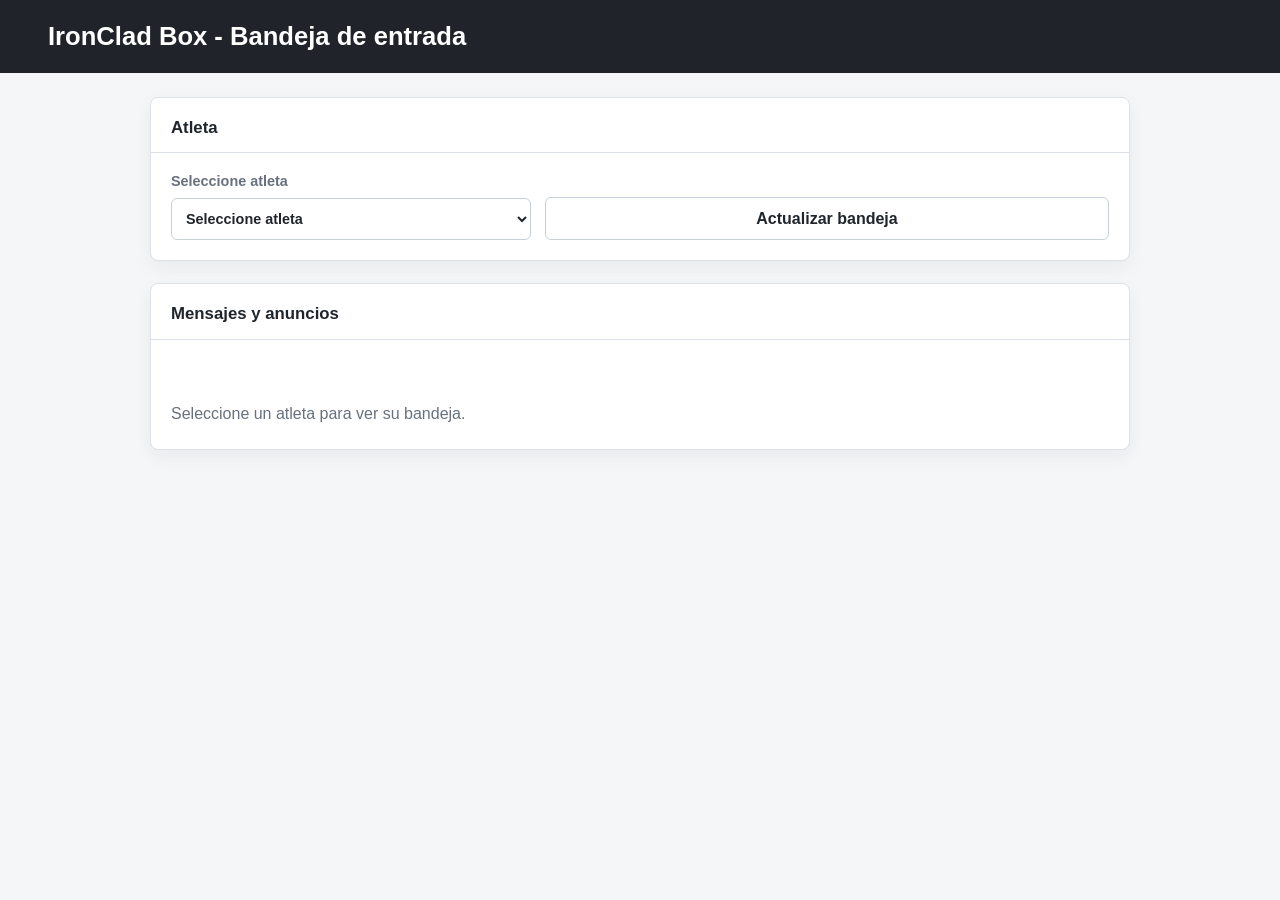
==== 3.Codigo/IRONBOX V1.0.0/views/bandeja_atleta.html @ ac446d36 "Arreglos y versionamiento" ====
<!doctype html>
<html lang="es">
<head>
    <meta charset="utf-8">
    <meta name="viewport" content="width=device-width, initial-scale=1">
    <title>IronClad Box | Bandeja de entrada</title>
    <style>
        :root {
            --bg: #f4f6f8;
            --panel: #ffffff;
            --ink: #1f252c;
            --muted: #68717d;
            --line: #dce2e8;
            --brand: #b8232f;
            --focus: #1f6feb;
            --danger: #b42318;
        }

        * {
            box-sizing: border-box;
        }

        body {
            margin: 0;
            background: var(--bg);
            color: var(--ink);
            font-family: Arial, Helvetica, sans-serif;
            line-height: 1.45;
        }

        header {
            background: #20242a;
            color: #fff;
            padding: 18px clamp(16px, 4vw, 48px);
        }

        header h1 {
            margin: 0;
            font-size: clamp(1.35rem, 2vw, 2rem);
            letter-spacing: 0;
        }

        main {
            width: min(980px, calc(100% - 32px));
            margin: 24px auto 42px;
            display: grid;
            gap: 22px;
        }

        .panel {
            min-width: 0;
            background: var(--panel);
            border: 1px solid var(--line);
            border-radius: 8px;
            box-shadow: 0 6px 18px rgba(31, 35, 40, 0.06);
        }

        .panel-header {
            padding: 18px 20px 12px;
            border-bottom: 1px solid var(--line);
        }

        .panel-header h2 {
            margin: 0;
            font-size: 1.05rem;
            letter-spacing: 0;
        }

        .toolbar {
            padding: 18px 20px 20px;
            display: grid;
            grid-template-columns: minmax(220px, 360px) auto;
            gap: 14px;
            align-items: end;
        }

        label {
            display: grid;
            gap: 6px;
            color: var(--muted);
            font-size: 0.9rem;
            font-weight: 700;
        }

        select {
            width: 100%;
            min-height: 42px;
            border: 1px solid #c8d0da;
            border-radius: 6px;
            padding: 9px 10px;
            color: var(--ink);
            background: #fff;
            font: inherit;
        }

        select:focus,
        button:focus {
            outline: 3px solid rgba(31, 111, 235, 0.22);
            outline-offset: 1px;
            border-color: var(--focus);
        }

        button {
            min-height: 40px;
            border: 1px solid #c8d0da;
            border-radius: 6px;
            padding: 9px 14px;
            background: #fff;
            color: var(--ink);
            cursor: pointer;
            font: inherit;
            font-weight: 700;
        }

        .message-list {
            display: grid;
            gap: 12px;
            padding: 18px 20px 20px;
        }

        .message {
            border: 1px solid var(--line);
            border-radius: 8px;
            padding: 14px;
            background: #fafbfc;
        }

        .message-meta {
            display: flex;
            gap: 10px;
            align-items: center;
            justify-content: space-between;
            flex-wrap: wrap;
            color: var(--muted);
            font-size: 0.86rem;
            font-weight: 700;
        }

        .message p {
            margin: 10px 0 0;
        }

        .tag {
            display: inline-flex;
            align-items: center;
            min-height: 28px;
            border-radius: 999px;
            padding: 4px 10px;
            background: #eef2f6;
            color: #38414c;
            font-size: 0.86rem;
            font-weight: 700;
            white-space: nowrap;
        }

        .empty {
            padding: 24px 20px;
            color: var(--muted);
        }

        .status {
            display: none;
            margin: 0 20px 18px;
            padding: 11px 12px;
            border-radius: 6px;
            font-weight: 700;
        }

        .status.show {
            display: block;
        }

        .status.error {
            color: var(--danger);
            background: #fff0ef;
            border: 1px solid #f0b8b4;
        }

        @media (max-width: 620px) {
            main {
                width: min(100% - 20px, 980px);
                margin-top: 14px;
            }

            .toolbar {
                grid-template-columns: 1fr;
            }
        }
    </style>
</head>
<body>
    <header>
        <h1>IronClad Box - Bandeja de entrada</h1>
    </header>

    <main>
        <section class="panel" aria-labelledby="selector-title">
            <div class="panel-header">
                <h2 id="selector-title">Atleta</h2>
            </div>
            <div class="toolbar">
                <label for="idAtleta">
                    Seleccione atleta
                    <select id="idAtleta">
                        <option value="">Seleccione atleta</option>
                    </select>
                </label>
                <button type="button" id="refreshButton">Actualizar bandeja</button>
            </div>
            <p class="status" id="statusMessage" role="status" aria-live="polite"></p>
        </section>

        <section class="panel" aria-labelledby="inbox-title">
            <div class="panel-header">
                <h2 id="inbox-title">Mensajes y anuncios</h2>
            </div>

            <div class="message-list" id="mensajesBody"></div>
            <div class="empty" id="emptyState">Seleccione un atleta para ver su bandeja.</div>
        </section>
    </main>

    <script src="../assets/js/bandeja_atleta.js"></script>
</body>
</html>
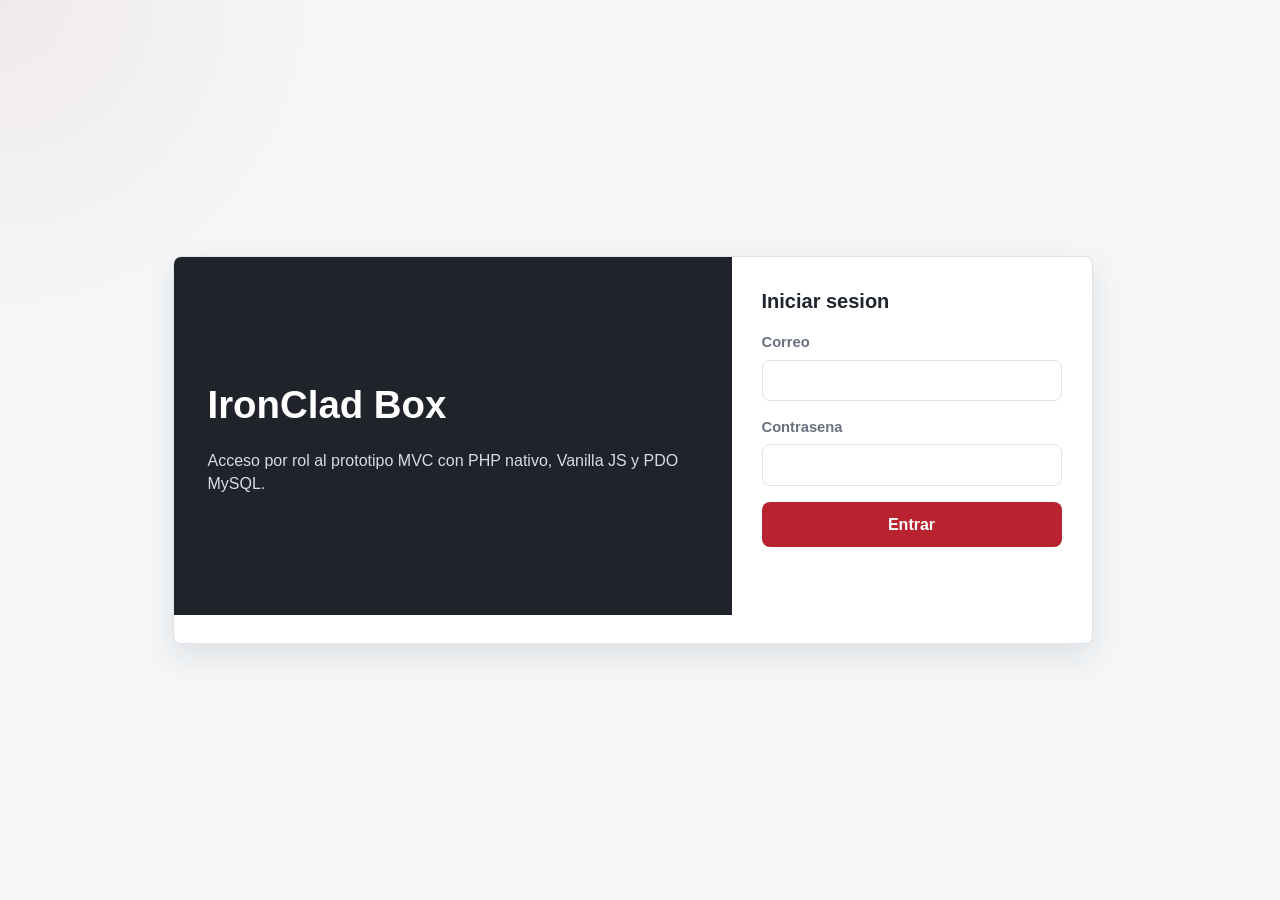
==== commit d188fbdb: "Prepara IronClad Box para MySQL y despliegue" ====
--- a/3.Codigo/IRONBOX V1.0.0/views/bandeja_atleta.html
+++ b/3.Codigo/IRONBOX V1.0.0/views/bandeja_atleta.html
@@ -4,6 +4,7 @@
     <meta charset="utf-8">
     <meta name="viewport" content="width=device-width, initial-scale=1">
     <title>IronClad Box | Bandeja de entrada</title>
+    <link rel="stylesheet" href="../assets/css/nav.css">
     <style>
         :root {
             --bg: #f4f6f8;
@@ -187,6 +188,7 @@
             }
         }
     </style>
+    <link rel="stylesheet" href="../assets/css/app.css">
 </head>
 <body>
     <header>
@@ -219,6 +221,7 @@
             <div class="empty" id="emptyState">Seleccione un atleta para ver su bandeja.</div>
         </section>
     </main>
+    <script src="../assets/js/nav.js"></script>
 
     <script src="../assets/js/bandeja_atleta.js"></script>
 </body>
--- a/3.Codigo/IRONBOX V1.0.0/assets/css/nav.css
+++ b/3.Codigo/IRONBOX V1.0.0/assets/css/nav.css
@@ -0,0 +1,129 @@
+.app-nav {
+    position: sticky;
+    top: 0;
+    z-index: 20;
+    background: #15191f;
+    color: #fff;
+    border-bottom: 1px solid rgba(255, 255, 255, 0.12);
+    box-shadow: 0 6px 18px rgba(15, 20, 25, 0.18);
+}
+
+[data-roles][hidden],
+body:not([data-rol]) [data-roles] {
+    display: none !important;
+}
+
+.app-nav-inner {
+    width: min(1180px, calc(100% - 32px));
+    margin: 0 auto;
+    padding: 10px 0;
+    display: flex;
+    align-items: center;
+    justify-content: space-between;
+    gap: 18px;
+}
+
+.app-nav-brand {
+    display: inline-flex;
+    align-items: center;
+    gap: 10px;
+    color: #fff;
+    text-decoration: none;
+    font-weight: 700;
+    white-space: nowrap;
+}
+
+.app-nav-mark {
+    width: 30px;
+    height: 30px;
+    border-radius: 8px;
+    display: inline-grid;
+    place-items: center;
+    background: #b8232f;
+    color: #fff;
+    font-size: 0.82rem;
+    line-height: 1;
+}
+
+.app-nav-groups {
+    display: flex;
+    align-items: stretch;
+    justify-content: flex-end;
+    gap: 12px;
+    flex-wrap: wrap;
+}
+
+.app-nav-group {
+    display: flex;
+    align-items: center;
+    gap: 6px;
+    flex-wrap: wrap;
+}
+
+.app-nav-role {
+    color: #aeb7c2;
+    font-size: 0.76rem;
+    font-weight: 700;
+    text-transform: uppercase;
+    letter-spacing: 0.04em;
+    margin-right: 2px;
+}
+
+.app-nav-link {
+    appearance: none;
+    font-family: inherit;
+    color: #f5f7fa;
+    text-decoration: none;
+    background: transparent;
+    font-size: 0.9rem;
+    border: 1px solid transparent;
+    border-radius: 8px;
+    padding: 7px 9px;
+    line-height: 1.15;
+    cursor: pointer;
+}
+
+.app-nav-link:hover,
+.app-nav-link:focus {
+    border-color: rgba(255, 255, 255, 0.28);
+    background: rgba(255, 255, 255, 0.08);
+    outline: none;
+}
+
+.app-nav-link.is-active {
+    background: #fff;
+    color: #20242a;
+    border-color: #fff;
+}
+
+@media (max-width: 860px) {
+    .app-nav-inner {
+        align-items: flex-start;
+        flex-direction: column;
+        gap: 10px;
+    }
+
+    .app-nav-groups {
+        width: 100%;
+        justify-content: flex-start;
+    }
+
+    .app-nav-group {
+        width: 100%;
+    }
+
+    .app-nav-role {
+        width: 86px;
+    }
+}
+
+@media (max-width: 520px) {
+    .app-nav-inner {
+        width: min(100% - 24px, 1180px);
+    }
+
+    .app-nav-link {
+        padding: 7px 8px;
+        font-size: 0.84rem;
+    }
+}
--- a/3.Codigo/IRONBOX V1.0.0/assets/css/app.css
+++ b/3.Codigo/IRONBOX V1.0.0/assets/css/app.css
@@ -0,0 +1,165 @@
+html {
+    scrollbar-gutter: stable;
+}
+
+body {
+    background:
+        radial-gradient(circle at top left, rgba(184, 35, 47, 0.06), transparent 320px),
+        var(--bg, #f4f6f8) !important;
+    text-rendering: optimizeLegibility;
+}
+
+header {
+    box-shadow: 0 10px 24px rgba(18, 24, 31, 0.12);
+}
+
+main {
+    padding-bottom: 28px;
+}
+
+.panel {
+    overflow: hidden;
+    border-color: rgba(155, 168, 182, 0.38) !important;
+    box-shadow: 0 10px 26px rgba(31, 37, 44, 0.07) !important;
+}
+
+.panel-header {
+    background: linear-gradient(180deg, #ffffff 0%, #fbfcfd 100%);
+}
+
+.panel-header h2 {
+    color: var(--ink, #1f252c);
+}
+
+input,
+select,
+textarea {
+    min-height: 40px;
+    border: 1px solid var(--line, #dce2e8);
+    border-radius: 8px;
+    background: #fff;
+    color: var(--ink, #1f252c);
+    transition: border-color 0.16s ease, box-shadow 0.16s ease, background-color 0.16s ease;
+}
+
+textarea {
+    min-height: 96px;
+    resize: vertical;
+}
+
+input:focus,
+select:focus,
+textarea:focus {
+    border-color: var(--focus, #1f6feb) !important;
+    box-shadow: 0 0 0 3px rgba(31, 111, 235, 0.14);
+    outline: none;
+}
+
+button,
+.primary,
+.secondary,
+.danger,
+.module-link {
+    transition: transform 0.14s ease, border-color 0.16s ease, background-color 0.16s ease, color 0.16s ease, box-shadow 0.16s ease;
+}
+
+button:hover,
+.primary:hover,
+.secondary:hover,
+.danger:hover,
+.module-link:hover {
+    transform: translateY(-1px);
+}
+
+button:active,
+.primary:active,
+.secondary:active,
+.danger:active,
+.module-link:active {
+    transform: translateY(0);
+}
+
+.primary {
+    box-shadow: 0 8px 16px rgba(184, 35, 47, 0.18);
+}
+
+.secondary {
+    background: #fff !important;
+}
+
+.status:not(:empty),
+.empty {
+    border-radius: 8px;
+}
+
+.table-wrap {
+    border-radius: 8px;
+    border: 1px solid var(--line, #dce2e8);
+    overflow: auto;
+}
+
+table {
+    width: 100%;
+    border-collapse: collapse;
+}
+
+th {
+    background: #f8fafc;
+    color: var(--ink, #1f252c);
+    font-size: 0.82rem;
+    text-transform: uppercase;
+    letter-spacing: 0.03em;
+}
+
+td,
+th {
+    vertical-align: top;
+}
+
+tbody tr:hover {
+    background: #fbfcfd;
+}
+
+.chart-wrap,
+.metrics,
+.athlete-box,
+.summary,
+.message-list {
+    border-radius: 8px;
+}
+
+.tag,
+.badge {
+    border-radius: 999px;
+    font-weight: 700;
+}
+
+@media (max-width: 720px) {
+    header {
+        padding-left: 18px !important;
+        padding-right: 18px !important;
+    }
+
+    main {
+        width: min(100% - 24px, 1180px) !important;
+        margin-top: 18px !important;
+    }
+
+    .panel-header {
+        padding: 16px !important;
+    }
+
+    .actions {
+        align-items: stretch !important;
+        flex-direction: column !important;
+    }
+
+    .actions button,
+    .actions a,
+    .primary,
+    .secondary,
+    .danger {
+        width: 100%;
+        justify-content: center;
+    }
+}
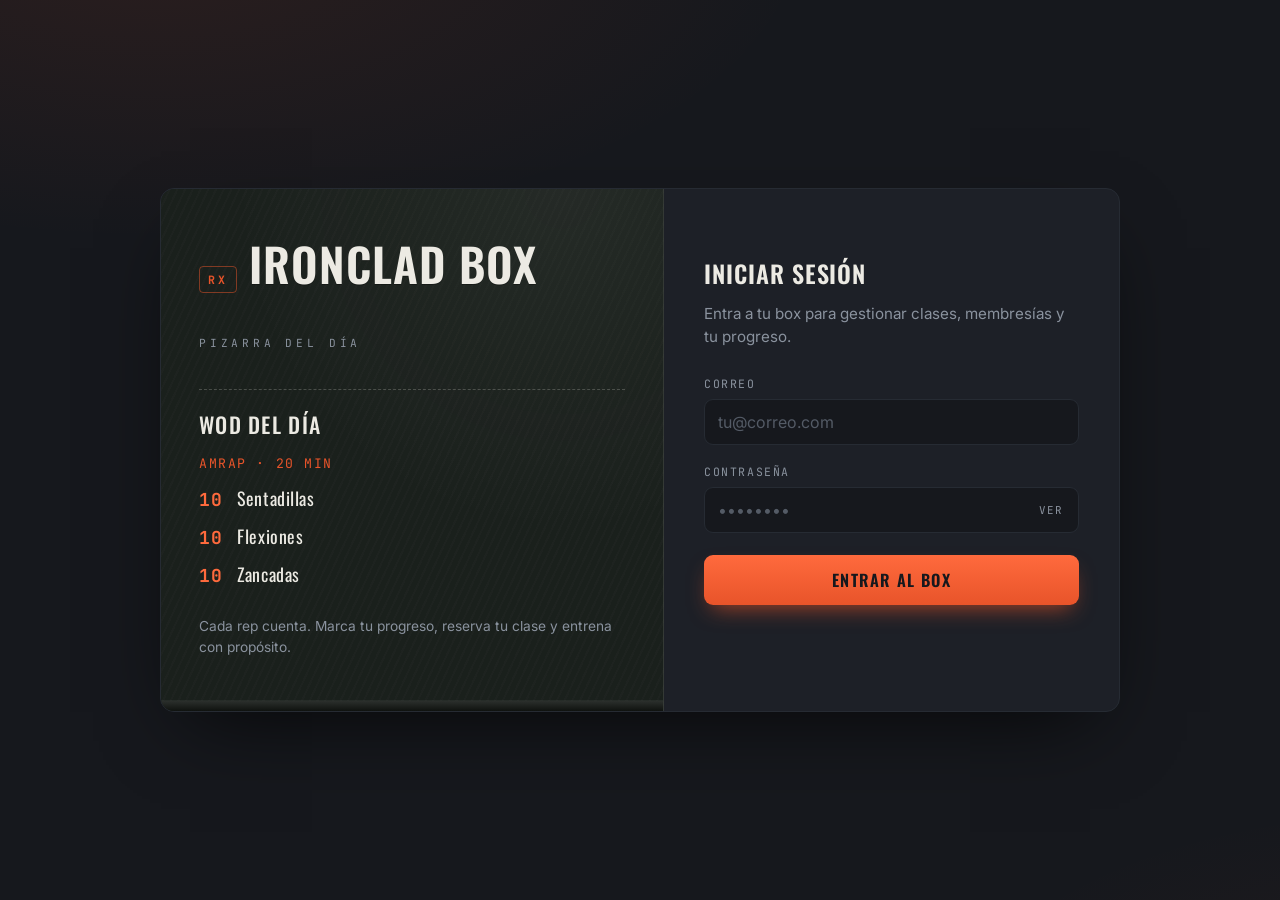
==== commit 736ffd33: "feat(ui): tema oscuro en gráficas + cache-busting de assets" ====
--- a/3.Codigo/IRONBOX V1.0.0/views/bandeja_atleta.html
+++ b/3.Codigo/IRONBOX V1.0.0/views/bandeja_atleta.html
@@ -4,7 +4,7 @@
     <meta charset="utf-8">
     <meta name="viewport" content="width=device-width, initial-scale=1">
     <title>IronClad Box | Bandeja de entrada</title>
-    <link rel="stylesheet" href="../assets/css/nav.css">
+    <link rel="stylesheet" href="../assets/css/nav.css?v=2">
     <style>
         :root {
             --bg: #f4f6f8;
@@ -188,7 +188,7 @@
             }
         }
     </style>
-    <link rel="stylesheet" href="../assets/css/app.css">
+    <link rel="stylesheet" href="../assets/css/app.css?v=2">
 </head>
 <body>
     <header>
@@ -221,8 +221,8 @@
             <div class="empty" id="emptyState">Seleccione un atleta para ver su bandeja.</div>
         </section>
     </main>
-    <script src="../assets/js/nav.js"></script>
-
-    <script src="../assets/js/bandeja_atleta.js"></script>
+    <script src="../assets/js/nav.js?v=2"></script>
+
+    <script src="../assets/js/bandeja_atleta.js?v=2"></script>
 </body>
 </html>
--- a/3.Codigo/IRONBOX V1.0.0/assets/css/nav.css
+++ b/3.Codigo/IRONBOX V1.0.0/assets/css/nav.css
@@ -2,10 +2,11 @@
     position: sticky;
     top: 0;
     z-index: 20;
-    background: #15191f;
-    color: #fff;
-    border-bottom: 1px solid rgba(255, 255, 255, 0.12);
-    box-shadow: 0 6px 18px rgba(15, 20, 25, 0.18);
+    background: #101216;
+    color: #eceae3;
+    border-bottom: 1px solid rgba(232, 84, 42, 0.35);
+    box-shadow: 0 10px 26px rgba(0, 0, 0, 0.45);
+    font-family: "Inter", system-ui, Arial, sans-serif;
 }
 
 [data-roles][hidden],
@@ -27,9 +28,12 @@
     display: inline-flex;
     align-items: center;
     gap: 10px;
-    color: #fff;
+    color: #eceae3;
     text-decoration: none;
-    font-weight: 700;
+    font-family: "Oswald", sans-serif;
+    font-weight: 600;
+    letter-spacing: 0.04em;
+    text-transform: uppercase;
     white-space: nowrap;
 }
 
@@ -39,9 +43,11 @@
     border-radius: 8px;
     display: inline-grid;
     place-items: center;
-    background: #b8232f;
-    color: #fff;
-    font-size: 0.82rem;
+    background: linear-gradient(180deg, #ff6a3d, #e8542a);
+    color: #16181d;
+    font-family: "JetBrains Mono", monospace;
+    font-weight: 700;
+    font-size: 0.78rem;
     line-height: 1;
 }
 
@@ -61,39 +67,42 @@
 }
 
 .app-nav-role {
-    color: #aeb7c2;
-    font-size: 0.76rem;
+    color: #8a929e;
+    font-family: "JetBrains Mono", monospace;
+    font-size: 0.7rem;
     font-weight: 700;
     text-transform: uppercase;
-    letter-spacing: 0.04em;
+    letter-spacing: 0.12em;
     margin-right: 2px;
 }
 
 .app-nav-link {
     appearance: none;
-    font-family: inherit;
-    color: #f5f7fa;
+    font-family: "Inter", system-ui, sans-serif;
+    color: #cfd3da;
     text-decoration: none;
     background: transparent;
     font-size: 0.9rem;
     border: 1px solid transparent;
     border-radius: 8px;
-    padding: 7px 9px;
+    padding: 7px 10px;
     line-height: 1.15;
     cursor: pointer;
 }
 
 .app-nav-link:hover,
 .app-nav-link:focus {
-    border-color: rgba(255, 255, 255, 0.28);
-    background: rgba(255, 255, 255, 0.08);
+    border-color: rgba(232, 84, 42, 0.5);
+    background: rgba(232, 84, 42, 0.1);
+    color: #eceae3;
     outline: none;
 }
 
 .app-nav-link.is-active {
-    background: #fff;
-    color: #20242a;
-    border-color: #fff;
+    background: linear-gradient(180deg, #ff6a3d, #e8542a);
+    color: #16181d;
+    border-color: transparent;
+    font-weight: 600;
 }
 
 @media (max-width: 860px) {
--- a/3.Codigo/IRONBOX V1.0.0/assets/css/app.css
+++ b/3.Codigo/IRONBOX V1.0.0/assets/css/app.css
@@ -1,165 +1,286 @@
-html {
-    scrollbar-gutter: stable;
-}
+@import url('https://fonts.googleapis.com/css2?family=Oswald:wght@400;500;600;700&family=Inter:wght@400;500;600&family=JetBrains+Mono:wght@500;700&display=swap');
+
+/* ============================================================
+   IronClad Box — sistema de diseño "hierro / tiza / brasa".
+   Esta hoja se carga al final en cada vista, por lo que sus
+   tokens y reglas re-tematizan las pantallas heredadas sin
+   tocar su HTML. La firma (pizarra) vive en el login; aquí el
+   interior es oscuro, atlético y disciplinado.
+   ============================================================ */
+
+:root {
+    --bg: #16181d;
+    --bg-2: #1a1d23;
+    --panel: #1d2027;
+    --panel-2: #22262e;
+    --steel: #2b313a;
+    --ink: #eceae3;
+    --muted: #8a929e;
+    --line: rgba(236, 234, 227, 0.12);
+    --brand: #e8542a;
+    --brand-dark: #ff6a3d;
+    --focus: #e8542a;
+    --ok: #7bc67e;
+    --warn: #e0a54b;
+    --danger: #ff6b5e;
+}
+
+html { scrollbar-gutter: stable; }
 
 body {
     background:
-        radial-gradient(circle at top left, rgba(184, 35, 47, 0.06), transparent 320px),
-        var(--bg, #f4f6f8) !important;
+        radial-gradient(1000px 480px at 8% -10%, rgba(232, 84, 42, 0.08), transparent 60%),
+        var(--bg) !important;
+    color: var(--ink) !important;
+    font-family: "Inter", system-ui, Arial, sans-serif !important;
     text-rendering: optimizeLegibility;
-}
-
+    -webkit-font-smoothing: antialiased;
+}
+
+/* ---------- Cabecera de página ---------- */
 header {
-    box-shadow: 0 10px 24px rgba(18, 24, 31, 0.12);
-}
-
-main {
-    padding-bottom: 28px;
-}
-
-.panel {
+    background: linear-gradient(180deg, var(--panel-2), var(--bg-2)) !important;
+    color: var(--ink) !important;
+    border-bottom: 1px solid var(--line);
+    box-shadow: 0 12px 30px -18px rgba(0, 0, 0, 0.8);
+}
+
+header h1,
+header h1 strong {
+    font-family: "Oswald", sans-serif !important;
+    font-weight: 600 !important;
+    letter-spacing: 0.03em;
+    text-transform: uppercase;
+    color: var(--ink) !important;
+}
+
+header p { color: var(--muted) !important; }
+
+main { padding-bottom: 28px; }
+
+/* ---------- Paneles / tarjetas ---------- */
+.panel,
+.role-card,
+.chart-wrap,
+.metrics,
+.athlete-box,
+.summary,
+.message-list {
+    background: var(--panel) !important;
+    border: 1px solid var(--line) !important;
+    border-radius: 12px !important;
+    box-shadow: 0 18px 40px -28px rgba(0, 0, 0, 0.85) !important;
     overflow: hidden;
-    border-color: rgba(155, 168, 182, 0.38) !important;
-    box-shadow: 0 10px 26px rgba(31, 37, 44, 0.07) !important;
 }
 
 .panel-header {
-    background: linear-gradient(180deg, #ffffff 0%, #fbfcfd 100%);
-}
-
-.panel-header h2 {
-    color: var(--ink, #1f252c);
+    background: linear-gradient(180deg, var(--panel-2), var(--panel)) !important;
+    border-bottom: 1px solid var(--line) !important;
+}
+
+.panel-header h2,
+h2, h3 {
+    font-family: "Oswald", sans-serif !important;
+    font-weight: 500 !important;
+    letter-spacing: 0.04em;
+    text-transform: uppercase;
+    color: var(--ink) !important;
+}
+
+.pattern-card h3,
+.module-link:hover,
+.module-link:focus { color: var(--brand-dark) !important; }
+
+/* ---------- Formularios ---------- */
+label {
+    color: var(--muted) !important;
+    font-family: "JetBrains Mono", monospace !important;
+    font-size: 0.72rem !important;
+    letter-spacing: 0.12em;
+    text-transform: uppercase;
 }
 
 input,
 select,
 textarea {
-    min-height: 40px;
-    border: 1px solid var(--line, #dce2e8);
-    border-radius: 8px;
-    background: #fff;
-    color: var(--ink, #1f252c);
-    transition: border-color 0.16s ease, box-shadow 0.16s ease, background-color 0.16s ease;
-}
-
-textarea {
-    min-height: 96px;
-    resize: vertical;
-}
+    min-height: 42px;
+    border: 1px solid var(--steel) !important;
+    border-radius: 9px !important;
+    background: var(--bg) !important;
+    color: var(--ink) !important;
+    font-family: "Inter", sans-serif !important;
+    transition: border-color 0.16s ease, box-shadow 0.16s ease;
+}
+
+textarea { min-height: 96px; resize: vertical; }
+
+input::placeholder,
+textarea::placeholder { color: #545b66; }
 
 input:focus,
 select:focus,
 textarea:focus {
-    border-color: var(--focus, #1f6feb) !important;
-    box-shadow: 0 0 0 3px rgba(31, 111, 235, 0.14);
-    outline: none;
-}
-
+    border-color: var(--focus) !important;
+    box-shadow: 0 0 0 3px rgba(232, 84, 42, 0.22) !important;
+    outline: none !important;
+}
+
+/* selects y date/time pickers legibles en oscuro */
+select option { background: var(--panel); color: var(--ink); }
+input[type="date"]::-webkit-calendar-picker-indicator,
+input[type="time"]::-webkit-calendar-picker-indicator { filter: invert(0.8); }
+
+/* ---------- Botones ---------- */
 button,
 .primary,
 .secondary,
 .danger,
 .module-link {
-    transition: transform 0.14s ease, border-color 0.16s ease, background-color 0.16s ease, color 0.16s ease, box-shadow 0.16s ease;
-}
+    font-family: "Oswald", sans-serif !important;
+    font-weight: 600;
+    letter-spacing: 0.05em;
+    transition: transform 0.14s ease, border-color 0.16s ease,
+        background-color 0.16s ease, color 0.16s ease, box-shadow 0.16s ease, filter 0.16s ease;
+}
+
+.primary {
+    background: linear-gradient(180deg, var(--brand-dark), var(--brand)) !important;
+    color: #16181d !important;
+    border: 0 !important;
+    text-transform: uppercase;
+    box-shadow: 0 10px 22px -10px rgba(232, 84, 42, 0.7) !important;
+}
+.primary:hover { filter: brightness(1.06); }
+
+.secondary {
+    background: var(--panel-2) !important;
+    color: var(--ink) !important;
+    border: 1px solid var(--steel) !important;
+    text-transform: uppercase;
+}
+.secondary:hover { background: var(--steel) !important; }
+
+.danger {
+    background: transparent !important;
+    color: var(--danger) !important;
+    border: 1px solid rgba(255, 107, 94, 0.45) !important;
+    text-transform: uppercase;
+}
+.danger:hover { background: rgba(255, 107, 94, 0.12) !important; }
 
 button:hover,
 .primary:hover,
 .secondary:hover,
 .danger:hover,
-.module-link:hover {
-    transform: translateY(-1px);
-}
+.module-link:hover { transform: translateY(-1px); }
 
 button:active,
 .primary:active,
 .secondary:active,
-.danger:active,
-.module-link:active {
-    transform: translateY(0);
-}
-
-.primary {
-    box-shadow: 0 8px 16px rgba(184, 35, 47, 0.18);
-}
-
-.secondary {
-    background: #fff !important;
-}
-
-.status:not(:empty),
-.empty {
-    border-radius: 8px;
-}
-
+.danger:active { transform: translateY(0); }
+
+button:focus-visible,
+a:focus-visible,
+.module-link:focus-visible {
+    outline: 3px solid rgba(255, 106, 61, 0.6);
+    outline-offset: 2px;
+}
+
+/* ---------- Estados / mensajes ---------- */
+.status.ok {
+    color: var(--ok) !important;
+    background: rgba(123, 198, 126, 0.1) !important;
+    border: 1px solid rgba(123, 198, 126, 0.35) !important;
+    border-radius: 9px;
+}
+.status.error {
+    color: var(--danger) !important;
+    background: rgba(255, 107, 94, 0.1) !important;
+    border: 1px solid rgba(255, 107, 94, 0.35) !important;
+    border-radius: 9px;
+}
+.status.warn {
+    color: var(--warn) !important;
+    background: rgba(224, 165, 75, 0.1) !important;
+    border: 1px solid rgba(224, 165, 75, 0.35) !important;
+    border-radius: 9px;
+}
+.empty { color: var(--muted) !important; }
+
+/* ---------- Tablas ---------- */
 .table-wrap {
-    border-radius: 8px;
-    border: 1px solid var(--line, #dce2e8);
+    border-radius: 10px;
+    border: 1px solid var(--line);
     overflow: auto;
 }
 
-table {
-    width: 100%;
-    border-collapse: collapse;
-}
+table { width: 100%; border-collapse: collapse; }
 
 th {
-    background: #f8fafc;
-    color: var(--ink, #1f252c);
-    font-size: 0.82rem;
-    text-transform: uppercase;
-    letter-spacing: 0.03em;
-}
-
-td,
-th {
-    vertical-align: top;
-}
-
-tbody tr:hover {
-    background: #fbfcfd;
-}
-
-.chart-wrap,
-.metrics,
-.athlete-box,
-.summary,
-.message-list {
-    border-radius: 8px;
-}
-
+    background: var(--panel-2) !important;
+    color: var(--muted) !important;
+    font-family: "JetBrains Mono", monospace !important;
+    font-size: 0.72rem !important;
+    text-transform: uppercase;
+    letter-spacing: 0.1em;
+    border-bottom: 1px solid var(--line) !important;
+}
+
+td { border-bottom: 1px solid var(--line) !important; color: var(--ink); }
+tbody tr:hover { background: rgba(236, 234, 227, 0.04) !important; }
+
+/* ---------- Chips / badges ---------- */
 .tag,
 .badge {
-    border-radius: 999px;
+    background: var(--panel-2) !important;
+    color: var(--ink) !important;
+    border: 1px solid var(--line);
+    border-radius: 999px !important;
+    font-family: "JetBrains Mono", monospace !important;
     font-weight: 700;
-}
-
+    letter-spacing: 0.04em;
+}
+
+/* ---------- Dashboard (index) ---------- */
+.module-link {
+    background: var(--bg) !important;
+    color: var(--ink) !important;
+    border: 1px solid var(--steel) !important;
+    border-radius: 9px !important;
+    text-transform: none;
+}
+.module-link:hover,
+.module-link:focus {
+    border-color: var(--brand) !important;
+    background: var(--panel-2) !important;
+}
+.module-link span { color: var(--muted) !important; }
+
+.role-card p,
+.pattern-card p { color: var(--muted) !important; }
+
+.pattern-card {
+    background: var(--bg) !important;
+    border: 1px solid var(--line) !important;
+    border-radius: 10px !important;
+}
+.pattern-card code { color: var(--brand-dark) !important; font-family: "JetBrains Mono", monospace; }
+
+/* ---------- Datos numéricos (progreso/reportes) ---------- */
+.metrics strong,
+.summary strong,
+.metric-value { font-family: "JetBrains Mono", monospace !important; color: var(--brand-dark); }
+
+/* ---------- Responsive heredado ---------- */
 @media (max-width: 720px) {
-    header {
-        padding-left: 18px !important;
-        padding-right: 18px !important;
-    }
-
-    main {
-        width: min(100% - 24px, 1180px) !important;
-        margin-top: 18px !important;
-    }
-
-    .panel-header {
-        padding: 16px !important;
-    }
-
-    .actions {
-        align-items: stretch !important;
-        flex-direction: column !important;
-    }
-
+    .actions { align-items: stretch !important; flex-direction: column !important; }
     .actions button,
     .actions a,
     .primary,
     .secondary,
-    .danger {
-        width: 100%;
-        justify-content: center;
-    }
-}
+    .danger { width: 100%; justify-content: center; }
+}
+
+@media (prefers-reduced-motion: reduce) {
+    * { transition: none !important; }
+}
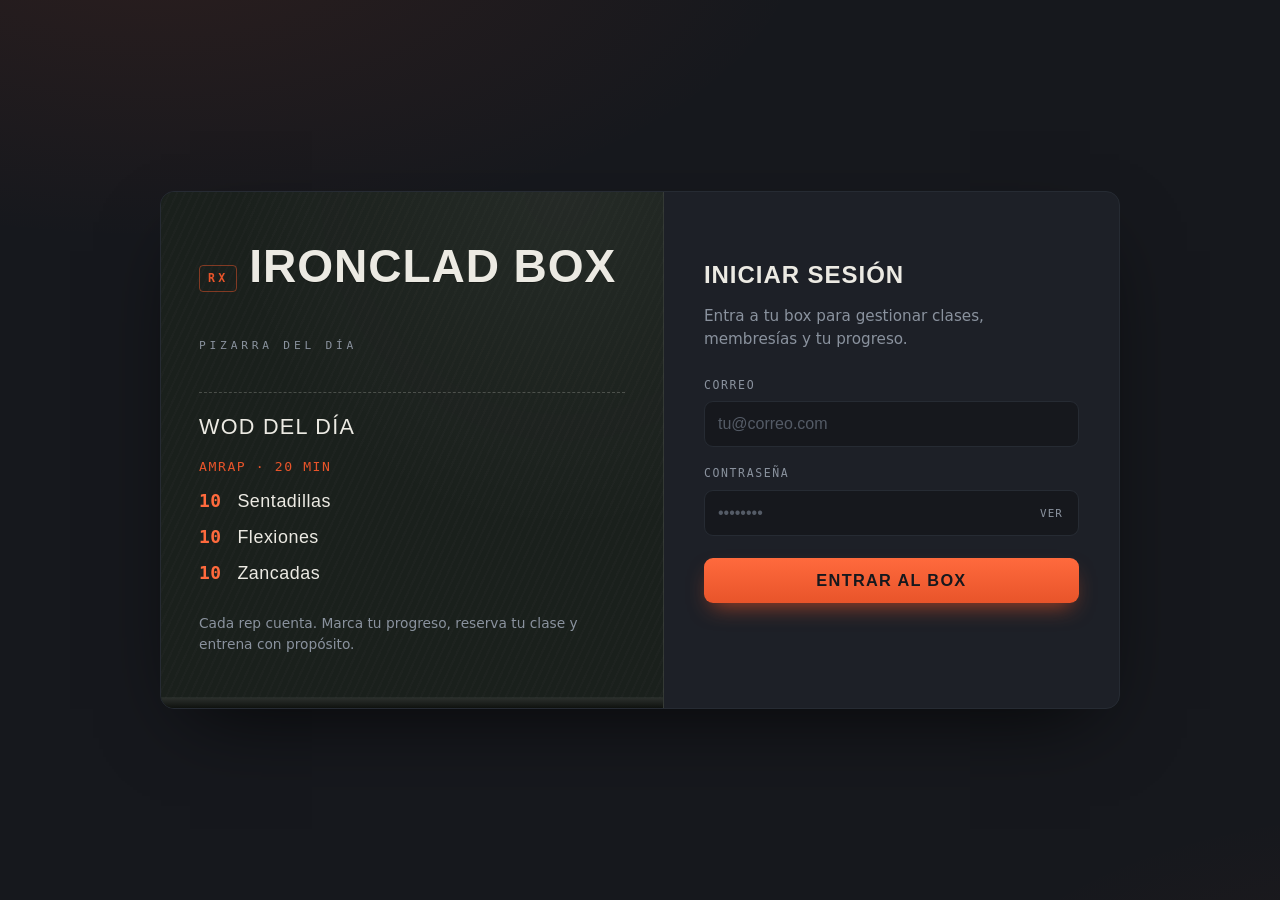
==== commit 16022a92: "feat(membresias): autoasignación de roles y flujo de membresía self-service" ====
--- a/3.Codigo/IRONBOX V1.0.0/views/bandeja_atleta.html
+++ b/3.Codigo/IRONBOX V1.0.0/views/bandeja_atleta.html
@@ -4,211 +4,36 @@
     <meta charset="utf-8">
     <meta name="viewport" content="width=device-width, initial-scale=1">
     <title>IronClad Box | Bandeja de entrada</title>
-    <link rel="stylesheet" href="../assets/css/nav.css?v=2">
-    <style>
-        :root {
-            --bg: #f4f6f8;
-            --panel: #ffffff;
-            --ink: #1f252c;
-            --muted: #68717d;
-            --line: #dce2e8;
-            --brand: #b8232f;
-            --focus: #1f6feb;
-            --danger: #b42318;
-        }
-
-        * {
-            box-sizing: border-box;
-        }
-
-        body {
-            margin: 0;
-            background: var(--bg);
-            color: var(--ink);
-            font-family: Arial, Helvetica, sans-serif;
-            line-height: 1.45;
-        }
-
-        header {
-            background: #20242a;
-            color: #fff;
-            padding: 18px clamp(16px, 4vw, 48px);
-        }
-
-        header h1 {
-            margin: 0;
-            font-size: clamp(1.35rem, 2vw, 2rem);
-            letter-spacing: 0;
-        }
-
-        main {
-            width: min(980px, calc(100% - 32px));
-            margin: 24px auto 42px;
-            display: grid;
-            gap: 22px;
-        }
-
-        .panel {
-            min-width: 0;
-            background: var(--panel);
-            border: 1px solid var(--line);
-            border-radius: 8px;
-            box-shadow: 0 6px 18px rgba(31, 35, 40, 0.06);
-        }
-
-        .panel-header {
-            padding: 18px 20px 12px;
-            border-bottom: 1px solid var(--line);
-        }
-
-        .panel-header h2 {
-            margin: 0;
-            font-size: 1.05rem;
-            letter-spacing: 0;
-        }
-
-        .toolbar {
-            padding: 18px 20px 20px;
-            display: grid;
-            grid-template-columns: minmax(220px, 360px) auto;
-            gap: 14px;
-            align-items: end;
-        }
-
-        label {
-            display: grid;
-            gap: 6px;
-            color: var(--muted);
-            font-size: 0.9rem;
-            font-weight: 700;
-        }
-
-        select {
-            width: 100%;
-            min-height: 42px;
-            border: 1px solid #c8d0da;
-            border-radius: 6px;
-            padding: 9px 10px;
-            color: var(--ink);
-            background: #fff;
-            font: inherit;
-        }
-
-        select:focus,
-        button:focus {
-            outline: 3px solid rgba(31, 111, 235, 0.22);
-            outline-offset: 1px;
-            border-color: var(--focus);
-        }
-
-        button {
-            min-height: 40px;
-            border: 1px solid #c8d0da;
-            border-radius: 6px;
-            padding: 9px 14px;
-            background: #fff;
-            color: var(--ink);
-            cursor: pointer;
-            font: inherit;
-            font-weight: 700;
-        }
-
-        .message-list {
-            display: grid;
-            gap: 12px;
-            padding: 18px 20px 20px;
-        }
-
-        .message {
-            border: 1px solid var(--line);
-            border-radius: 8px;
-            padding: 14px;
-            background: #fafbfc;
-        }
-
-        .message-meta {
-            display: flex;
-            gap: 10px;
-            align-items: center;
-            justify-content: space-between;
-            flex-wrap: wrap;
-            color: var(--muted);
-            font-size: 0.86rem;
-            font-weight: 700;
-        }
-
-        .message p {
-            margin: 10px 0 0;
-        }
-
-        .tag {
-            display: inline-flex;
-            align-items: center;
-            min-height: 28px;
-            border-radius: 999px;
-            padding: 4px 10px;
-            background: #eef2f6;
-            color: #38414c;
-            font-size: 0.86rem;
-            font-weight: 700;
-            white-space: nowrap;
-        }
-
-        .empty {
-            padding: 24px 20px;
-            color: var(--muted);
-        }
-
-        .status {
-            display: none;
-            margin: 0 20px 18px;
-            padding: 11px 12px;
-            border-radius: 6px;
-            font-weight: 700;
-        }
-
-        .status.show {
-            display: block;
-        }
-
-        .status.error {
-            color: var(--danger);
-            background: #fff0ef;
-            border: 1px solid #f0b8b4;
-        }
-
-        @media (max-width: 620px) {
-            main {
-                width: min(100% - 20px, 980px);
-                margin-top: 14px;
-            }
-
-            .toolbar {
-                grid-template-columns: 1fr;
-            }
-        }
-    </style>
-    <link rel="stylesheet" href="../assets/css/app.css?v=2">
+    <link rel="stylesheet" href="../assets/css/nav.css?v=5">
+    <link rel="stylesheet" href="../assets/css/app.css?v=5">
 </head>
 <body>
     <header>
-        <h1>IronClad Box - Bandeja de entrada</h1>
+        <h1>Bandeja de entrada</h1>
+        <p>Revisa los mensajes y anuncios enviados por el equipo de entrenamiento.</p>
     </header>
 
-    <main>
-        <section class="panel" aria-labelledby="selector-title">
+    <main class="split">
+        <section class="col-form panel" aria-labelledby="selector-title">
             <div class="panel-header">
                 <h2 id="selector-title">Atleta</h2>
             </div>
-            <div class="toolbar">
-                <label for="idAtleta">
-                    Seleccione atleta
-                    <select id="idAtleta">
-                        <option value="">Seleccione atleta</option>
-                    </select>
-                </label>
-                <button type="button" id="refreshButton">Actualizar bandeja</button>
+
+            <div class="panel-body">
+                <form autocomplete="off">
+                    <label for="idAtleta">Seleccione atleta <span class="req">*</span>
+                        <select id="idAtleta">
+                            <option value="">Seleccione atleta</option>
+                        </select>
+                        <span class="help">Elige un atleta para cargar sus mensajes recibidos.</span>
+                    </label>
+
+                    <div class="actions">
+                        <button type="button" class="secondary" id="refreshButton">Actualizar bandeja</button>
+                    </div>
+                </form>
             </div>
+
             <p class="status" id="statusMessage" role="status" aria-live="polite"></p>
         </section>
 
@@ -221,8 +46,8 @@
             <div class="empty" id="emptyState">Seleccione un atleta para ver su bandeja.</div>
         </section>
     </main>
-    <script src="../assets/js/nav.js?v=2"></script>
 
-    <script src="../assets/js/bandeja_atleta.js?v=2"></script>
+    <script src="../assets/js/nav.js?v=5"></script>
+    <script src="../assets/js/bandeja_atleta.js?v=5"></script>
 </body>
 </html>
--- a/3.Codigo/IRONBOX V1.0.0/assets/css/app.css
+++ b/3.Codigo/IRONBOX V1.0.0/assets/css/app.css
@@ -1,286 +1,494 @@
 @import url('https://fonts.googleapis.com/css2?family=Oswald:wght@400;500;600;700&family=Inter:wght@400;500;600&family=JetBrains+Mono:wght@500;700&display=swap');
 
 /* ============================================================
-   IronClad Box — sistema de diseño "hierro / tiza / brasa".
-   Esta hoja se carga al final en cada vista, por lo que sus
-   tokens y reglas re-tematizan las pantallas heredadas sin
-   tocar su HTML. La firma (pizarra) vive en el login; aquí el
-   interior es oscuro, atlético y disciplinado.
+   IronClad Box — sistema de diseño centralizado ("hierro / tiza / brasa").
+   Fuente única de verdad. Las vistas usan estas clases y NO
+   necesitan <style> inline. Firma (pizarra) sólo en el login.
    ============================================================ */
 
 :root {
-    --bg: #16181d;
+    --forge: #16181d;
     --bg-2: #1a1d23;
     --panel: #1d2027;
     --panel-2: #22262e;
     --steel: #2b313a;
+    --steel-2: #333a45;
     --ink: #eceae3;
-    --muted: #8a929e;
-    --line: rgba(236, 234, 227, 0.12);
+    --muted: #98a0ab;
+    --faint: #6a7280;
+    --line: rgba(236, 234, 227, 0.10);
+    --line-2: rgba(236, 234, 227, 0.16);
     --brand: #e8542a;
-    --brand-dark: #ff6a3d;
-    --focus: #e8542a;
+    --brand-hi: #ff6a3d;
     --ok: #7bc67e;
     --warn: #e0a54b;
     --danger: #ff6b5e;
-}
+    --info: #6ea8fe;
+
+    --r-sm: 8px;
+    --r-md: 11px;
+    --r-lg: 14px;
+    --sp: 8px;
+    --shadow: 0 18px 44px -30px rgba(0, 0, 0, 0.9);
+    --wrap: 1180px;
+}
+
+* { box-sizing: border-box; }
+
+/* El atributo [hidden] debe ocultar siempre, incluso en elementos con
+   display propio (botones, flex). Sin esto, .primary/.secondary ignoran hidden. */
+[hidden] { display: none !important; }
 
 html { scrollbar-gutter: stable; }
 
 body {
+    margin: 0;
+    min-height: 100vh;
     background:
-        radial-gradient(1000px 480px at 8% -10%, rgba(232, 84, 42, 0.08), transparent 60%),
-        var(--bg) !important;
-    color: var(--ink) !important;
-    font-family: "Inter", system-ui, Arial, sans-serif !important;
+        radial-gradient(1100px 520px at 6% -12%, rgba(232, 84, 42, 0.08), transparent 60%),
+        var(--forge);
+    color: var(--ink);
+    font-family: "Inter", system-ui, Arial, sans-serif;
+    line-height: 1.5;
+    -webkit-font-smoothing: antialiased;
     text-rendering: optimizeLegibility;
-    -webkit-font-smoothing: antialiased;
-}
+}
+
+a { color: var(--brand-hi); }
 
 /* ---------- Cabecera de página ---------- */
+.page-header,
 header {
-    background: linear-gradient(180deg, var(--panel-2), var(--bg-2)) !important;
-    color: var(--ink) !important;
+    background: linear-gradient(180deg, var(--panel-2), var(--bg-2));
     border-bottom: 1px solid var(--line);
-    box-shadow: 0 12px 30px -18px rgba(0, 0, 0, 0.8);
-}
-
-header h1,
-header h1 strong {
-    font-family: "Oswald", sans-serif !important;
-    font-weight: 600 !important;
+    padding: 22px clamp(16px, 4vw, 48px);
+}
+.page-header .wrap,
+header > h1 { max-width: var(--wrap); margin-inline: auto; }
+
+.page-header h1,
+header h1 {
+    margin: 0;
+    font-family: "Oswald", sans-serif;
+    font-weight: 600;
+    font-size: clamp(1.4rem, 2.2vw, 2rem);
     letter-spacing: 0.03em;
     text-transform: uppercase;
-    color: var(--ink) !important;
-}
-
-header p { color: var(--muted) !important; }
-
-main { padding-bottom: 28px; }
-
-/* ---------- Paneles / tarjetas ---------- */
+    color: var(--ink);
+}
+.page-header p,
+header p {
+    margin: 6px 0 0;
+    max-width: 760px;
+    color: var(--muted);
+    font-size: 0.95rem;
+}
+header p strong { color: var(--ink); }
+
+/* ---------- Contenedor principal ---------- */
+main {
+    width: min(var(--wrap), calc(100% - 32px));
+    margin: 28px auto 48px;
+    display: grid;
+    gap: 22px;
+    align-items: start;
+}
+/* layout de 2 paneles (formulario + contenido) */
+main.split {
+    grid-template-columns: 380px minmax(0, 1fr);
+}
+main.split > .col-form { position: sticky; top: 84px; }
+section { min-width: 0; }
+
+/* ---------- Paneles ---------- */
 .panel,
-.role-card,
+.card,
+.metric,
 .chart-wrap,
-.metrics,
 .athlete-box,
 .summary,
 .message-list {
-    background: var(--panel) !important;
-    border: 1px solid var(--line) !important;
-    border-radius: 12px !important;
-    box-shadow: 0 18px 40px -28px rgba(0, 0, 0, 0.85) !important;
-    overflow: hidden;
-}
+    background: var(--panel);
+    border: 1px solid var(--line);
+    border-radius: var(--r-lg);
+    box-shadow: var(--shadow);
+}
+.panel { overflow: hidden; }
 
 .panel-header {
-    background: linear-gradient(180deg, var(--panel-2), var(--panel)) !important;
-    border-bottom: 1px solid var(--line) !important;
-}
-
-.panel-header h2,
+    display: flex;
+    align-items: center;
+    justify-content: space-between;
+    gap: 12px;
+    padding: 16px 20px;
+    background: linear-gradient(180deg, var(--panel-2), var(--panel));
+    border-bottom: 1px solid var(--line);
+}
+.panel-header h2 {
+    margin: 0;
+    font-family: "Oswald", sans-serif;
+    font-weight: 500;
+    font-size: 1.05rem;
+    letter-spacing: 0.05em;
+    text-transform: uppercase;
+    color: var(--ink);
+}
+.panel-header .hint { color: var(--muted); font-size: 0.82rem; }
+.panel-body { padding: 20px; }
+
 h2, h3 {
-    font-family: "Oswald", sans-serif !important;
-    font-weight: 500 !important;
+    font-family: "Oswald", sans-serif;
+    font-weight: 500;
     letter-spacing: 0.04em;
-    text-transform: uppercase;
-    color: var(--ink) !important;
-}
-
-.pattern-card h3,
-.module-link:hover,
-.module-link:focus { color: var(--brand-dark) !important; }
+    color: var(--ink);
+}
 
 /* ---------- Formularios ---------- */
+form { display: grid; gap: 16px; }
+.panel > form { padding: 20px; }
+
 label {
-    color: var(--muted) !important;
-    font-family: "JetBrains Mono", monospace !important;
-    font-size: 0.72rem !important;
+    display: block;
+    color: var(--muted);
+    font-family: "JetBrains Mono", monospace;
+    font-size: 0.7rem;
     letter-spacing: 0.12em;
     text-transform: uppercase;
 }
-
-input,
-select,
-textarea {
-    min-height: 42px;
-    border: 1px solid var(--steel) !important;
-    border-radius: 9px !important;
-    background: var(--bg) !important;
-    color: var(--ink) !important;
-    font-family: "Inter", sans-serif !important;
+label > input,
+label > select,
+label > textarea { margin-top: 7px; }
+label .req { color: var(--brand); margin-left: 2px; }
+.help { display: block; margin-top: 6px; color: var(--faint); font-size: 0.78rem; font-family: "Inter", sans-serif; letter-spacing: 0; text-transform: none; }
+
+input, select, textarea {
+    width: 100%;
+    min-height: 44px;
+    border: 1px solid var(--steel);
+    border-radius: var(--r-sm);
+    padding: 10px 12px;
+    background: var(--forge);
+    color: var(--ink);
+    font-family: "Inter", sans-serif;
+    font-size: 0.98rem;
     transition: border-color 0.16s ease, box-shadow 0.16s ease;
 }
-
-textarea { min-height: 96px; resize: vertical; }
-
-input::placeholder,
-textarea::placeholder { color: #545b66; }
-
-input:focus,
-select:focus,
-textarea:focus {
-    border-color: var(--focus) !important;
-    box-shadow: 0 0 0 3px rgba(232, 84, 42, 0.22) !important;
-    outline: none !important;
-}
-
-/* selects y date/time pickers legibles en oscuro */
+textarea { min-height: 104px; resize: vertical; }
+input::placeholder, textarea::placeholder { color: var(--faint); }
+input:focus, select:focus, textarea:focus {
+    outline: none;
+    border-color: var(--brand);
+    box-shadow: 0 0 0 3px rgba(232, 84, 42, 0.20);
+}
 select option { background: var(--panel); color: var(--ink); }
 input[type="date"]::-webkit-calendar-picker-indicator,
-input[type="time"]::-webkit-calendar-picker-indicator { filter: invert(0.8); }
+input[type="time"]::-webkit-calendar-picker-indicator { filter: invert(0.75); cursor: pointer; }
+
+.form-row { display: grid; grid-template-columns: 1fr 1fr; gap: 14px; }
+fieldset { border: 0; padding: 0; margin: 0; display: grid; gap: 16px; }
+fieldset > legend {
+    padding: 0 0 4px;
+    font-family: "JetBrains Mono", monospace;
+    font-size: 0.68rem;
+    letter-spacing: 0.16em;
+    text-transform: uppercase;
+    color: var(--faint);
+}
+
+/* Sub-formulario agrupado (p. ej. membresia inicial al crear atleta). */
+.form-fieldset {
+    border: 1px solid var(--line-2);
+    border-radius: var(--r-md);
+    padding: 16px;
+    margin: 2px 0;
+    background: var(--panel-2);
+    gap: 12px;
+}
+.form-fieldset > legend {
+    padding: 0 8px;
+    color: var(--muted);
+}
+
+/* Aviso contextual accionable (estado de membresia, etc.). */
+.banner {
+    display: flex;
+    align-items: center;
+    justify-content: space-between;
+    gap: 14px;
+    flex-wrap: wrap;
+    border-radius: var(--r-md);
+    border: 1px solid transparent;
+    padding: 13px 16px;
+    margin-bottom: 8px;
+    font-size: 0.92rem;
+    line-height: 1.45;
+}
+.banner-text { flex: 1 1 240px; }
+.banner .btn-sm { flex: 0 0 auto; }
+.banner.warn {
+    background: rgba(224, 165, 75, 0.12);
+    border-color: rgba(224, 165, 75, 0.40);
+    color: #f0c98a;
+}
+.banner.ok {
+    background: rgba(123, 198, 126, 0.12);
+    border-color: rgba(123, 198, 126, 0.38);
+    color: #a6d9a8;
+}
 
 /* ---------- Botones ---------- */
-button,
-.primary,
-.secondary,
-.danger,
+button, .btn, .primary, .secondary, .danger, .ghost {
+    display: inline-flex;
+    align-items: center;
+    justify-content: center;
+    gap: 8px;
+    min-height: 44px;
+    padding: 11px 18px;
+    border: 1px solid transparent;
+    border-radius: var(--r-sm);
+    font-family: "Oswald", sans-serif;
+    font-weight: 600;
+    font-size: 0.95rem;
+    letter-spacing: 0.06em;
+    text-transform: uppercase;
+    cursor: pointer;
+    transition: transform 0.12s ease, background-color 0.16s ease, border-color 0.16s ease, filter 0.16s ease, color 0.16s ease;
+}
+.primary {
+    background: linear-gradient(180deg, var(--brand-hi), var(--brand));
+    color: #16181d;
+    box-shadow: 0 10px 22px -12px rgba(232, 84, 42, 0.8);
+}
+.primary:hover { filter: brightness(1.06); transform: translateY(-1px); }
+.secondary { background: var(--panel-2); color: var(--ink); border-color: var(--steel); }
+.secondary:hover { background: var(--steel); transform: translateY(-1px); }
+.danger { background: transparent; color: var(--danger); border-color: rgba(255, 107, 94, 0.4); }
+.danger:hover { background: rgba(255, 107, 94, 0.12); transform: translateY(-1px); }
+.ghost { background: transparent; color: var(--muted); border-color: transparent; }
+.ghost:hover { color: var(--ink); background: rgba(236, 234, 227, 0.06); }
+button:active, .primary:active, .secondary:active, .danger:active { transform: translateY(0); }
+button:disabled, .primary:disabled, .secondary:disabled, .danger:disabled, .ghost:disabled {
+    opacity: 0.45;
+    cursor: not-allowed;
+    box-shadow: none;
+    filter: saturate(0.55);
+    transform: none;
+}
+button:disabled:hover, .primary:disabled:hover, .secondary:disabled:hover, .danger:disabled:hover {
+    filter: saturate(0.55);
+    transform: none;
+}
+button:focus-visible, a:focus-visible {
+    outline: 3px solid rgba(255, 106, 61, 0.55);
+    outline-offset: 2px;
+}
+.actions { display: flex; gap: 10px; flex-wrap: wrap; }
+.btn-sm { min-height: 34px; padding: 6px 12px; font-size: 0.82rem; }
+
+/* ---------- Estados / mensajes ---------- */
+.status { display: none; margin: 0 20px 18px; padding: 12px 14px; border-radius: var(--r-sm); font-size: 0.9rem; }
+.status.show { display: block; }
+.status.ok { color: var(--ok); background: rgba(123, 198, 126, 0.10); border: 1px solid rgba(123, 198, 126, 0.32); }
+.status.error { color: var(--danger); background: rgba(255, 107, 94, 0.10); border: 1px solid rgba(255, 107, 94, 0.32); }
+.status.warn { color: var(--warn); background: rgba(224, 165, 75, 0.10); border: 1px solid rgba(224, 165, 75, 0.32); }
+
+.empty {
+    padding: 48px 24px;
+    text-align: center;
+    color: var(--muted);
+    font-size: 0.95rem;
+}
+.empty::before {
+    content: "";
+    display: block;
+    width: 34px; height: 34px;
+    margin: 0 auto 12px;
+    border-radius: 50%;
+    border: 2px dashed var(--steel-2);
+}
+
+/* ---------- Tablas ---------- */
+.table-wrap { width: 100%; overflow-x: auto; }
+table { width: 100%; border-collapse: collapse; }
+th, td { padding: 13px 16px; text-align: left; vertical-align: middle; }
+th {
+    background: var(--panel-2);
+    color: var(--muted);
+    font-family: "JetBrains Mono", monospace;
+    font-size: 0.68rem;
+    text-transform: uppercase;
+    letter-spacing: 0.1em;
+    border-bottom: 1px solid var(--line-2);
+    white-space: nowrap;
+}
+td { border-bottom: 1px solid var(--line); color: var(--ink); font-size: 0.94rem; }
+tbody tr:last-child td { border-bottom: 0; }
+tbody tr:hover { background: rgba(236, 234, 227, 0.035); }
+.row-actions { display: flex; gap: 8px; flex-wrap: wrap; }
+
+/* ---------- Chips / badges ---------- */
+.tag, .badge {
+    display: inline-flex;
+    align-items: center;
+    gap: 6px;
+    min-height: 26px;
+    padding: 3px 11px;
+    border-radius: 999px;
+    background: var(--panel-2);
+    color: var(--ink);
+    border: 1px solid var(--line-2);
+    font-family: "JetBrains Mono", monospace;
+    font-weight: 700;
+    font-size: 0.78rem;
+    white-space: nowrap;
+}
+.tag.ok, .badge.ok { color: var(--ok); border-color: rgba(123, 198, 126, 0.4); background: rgba(123, 198, 126, 0.10); }
+.tag.warn, .badge.warn { color: var(--warn); border-color: rgba(224, 165, 75, 0.4); background: rgba(224, 165, 75, 0.10); }
+.tag.danger, .badge.danger { color: var(--danger); border-color: rgba(255, 107, 94, 0.4); background: rgba(255, 107, 94, 0.10); }
+.tag.brand, .badge.brand { color: var(--brand-hi); border-color: rgba(232, 84, 42, 0.4); background: rgba(232, 84, 42, 0.10); }
+/* alias de estados de negocio (los genera el JS como class="tag <estado>") */
+.tag.Activo, .tag.Pagado, .tag.Confirmada,
+.badge.Activo, .badge.Pagado, .badge.Confirmada { color: var(--ok); border-color: rgba(123, 198, 126, 0.4); background: rgba(123, 198, 126, 0.10); }
+.tag.Pendiente, .badge.Pendiente { color: var(--warn); border-color: rgba(224, 165, 75, 0.4); background: rgba(224, 165, 75, 0.10); }
+.tag.Inactivo, .tag.Vencido, .tag.Vencida, .tag.Cancelada, .tag.Cancelado,
+.badge.Inactivo, .badge.Vencido, .badge.Vencida, .badge.Cancelada, .badge.Cancelado { color: var(--danger); border-color: rgba(255, 107, 94, 0.4); background: rgba(255, 107, 94, 0.10); }
+
+/* ---------- Métricas (resúmenes tipo tablero) ---------- */
+.metrics { display: grid; grid-template-columns: repeat(auto-fit, minmax(150px, 1fr)); gap: 14px; }
+.metric { padding: 16px 18px; display: grid; gap: 4px; }
+.metric .metric-label {
+    font-family: "JetBrains Mono", monospace;
+    font-size: 0.66rem;
+    letter-spacing: 0.14em;
+    text-transform: uppercase;
+    color: var(--muted);
+}
+.metric .metric-value {
+    font-family: "JetBrains Mono", monospace;
+    font-weight: 700;
+    font-size: 1.5rem;
+    color: var(--brand-hi);
+}
+
+/* ---------- Mensajería ---------- */
+.message-list { padding: 16px; display: grid; gap: 12px; }
+.message {
+    padding: 12px 14px;
+    border-radius: var(--r-md);
+    background: var(--panel-2);
+    border: 1px solid var(--line);
+}
+.message .meta { color: var(--muted); font-size: 0.76rem; font-family: "JetBrains Mono", monospace; margin-bottom: 4px; }
+.message.mine { border-color: rgba(232, 84, 42, 0.35); background: rgba(232, 84, 42, 0.06); }
+
+/* ---------- Gráficas ---------- */
+.chart-wrap { padding: 16px; }
+.chart-wrap canvas { max-width: 100%; }
+
+/* ---------- Dashboard (index) ---------- */
+.flow { display: grid; grid-template-columns: repeat(auto-fit, minmax(280px, 1fr)); gap: 18px; }
+.role-card { padding: 18px; display: grid; align-content: start; gap: 8px; }
+.role-card h3 { margin: 0; font-size: 1.05rem; text-transform: uppercase; letter-spacing: 0.04em; }
+.role-card > p { margin: 0 0 6px; color: var(--muted); font-size: 0.9rem; }
+.module-list { display: grid; gap: 12px; margin-top: 4px; }
 .module-link {
-    font-family: "Oswald", sans-serif !important;
-    font-weight: 600;
-    letter-spacing: 0.05em;
-    transition: transform 0.14s ease, border-color 0.16s ease,
-        background-color 0.16s ease, color 0.16s ease, box-shadow 0.16s ease, filter 0.16s ease;
-}
-
-.primary {
-    background: linear-gradient(180deg, var(--brand-dark), var(--brand)) !important;
-    color: #16181d !important;
-    border: 0 !important;
-    text-transform: uppercase;
-    box-shadow: 0 10px 22px -10px rgba(232, 84, 42, 0.7) !important;
-}
-.primary:hover { filter: brightness(1.06); }
-
-.secondary {
-    background: var(--panel-2) !important;
-    color: var(--ink) !important;
-    border: 1px solid var(--steel) !important;
-    text-transform: uppercase;
-}
-.secondary:hover { background: var(--steel) !important; }
-
-.danger {
-    background: transparent !important;
-    color: var(--danger) !important;
-    border: 1px solid rgba(255, 107, 94, 0.45) !important;
-    text-transform: uppercase;
-}
-.danger:hover { background: rgba(255, 107, 94, 0.12) !important; }
-
-button:hover,
-.primary:hover,
-.secondary:hover,
-.danger:hover,
-.module-link:hover { transform: translateY(-1px); }
-
-button:active,
-.primary:active,
-.secondary:active,
-.danger:active { transform: translateY(0); }
-
-button:focus-visible,
-a:focus-visible,
-.module-link:focus-visible {
-    outline: 3px solid rgba(255, 106, 61, 0.6);
-    outline-offset: 2px;
-}
-
-/* ---------- Estados / mensajes ---------- */
-.status.ok {
-    color: var(--ok) !important;
-    background: rgba(123, 198, 126, 0.1) !important;
-    border: 1px solid rgba(123, 198, 126, 0.35) !important;
-    border-radius: 9px;
-}
-.status.error {
-    color: var(--danger) !important;
-    background: rgba(255, 107, 94, 0.1) !important;
-    border: 1px solid rgba(255, 107, 94, 0.35) !important;
-    border-radius: 9px;
-}
-.status.warn {
-    color: var(--warn) !important;
-    background: rgba(224, 165, 75, 0.1) !important;
-    border: 1px solid rgba(224, 165, 75, 0.35) !important;
-    border-radius: 9px;
-}
-.empty { color: var(--muted) !important; }
-
-/* ---------- Tablas ---------- */
-.table-wrap {
-    border-radius: 10px;
-    border: 1px solid var(--line);
-    overflow: auto;
-}
-
-table { width: 100%; border-collapse: collapse; }
-
-th {
-    background: var(--panel-2) !important;
-    color: var(--muted) !important;
-    font-family: "JetBrains Mono", monospace !important;
-    font-size: 0.72rem !important;
-    text-transform: uppercase;
-    letter-spacing: 0.1em;
-    border-bottom: 1px solid var(--line) !important;
-}
-
-td { border-bottom: 1px solid var(--line) !important; color: var(--ink); }
-tbody tr:hover { background: rgba(236, 234, 227, 0.04) !important; }
-
-/* ---------- Chips / badges ---------- */
-.tag,
-.badge {
-    background: var(--panel-2) !important;
-    color: var(--ink) !important;
-    border: 1px solid var(--line);
-    border-radius: 999px !important;
-    font-family: "JetBrains Mono", monospace !important;
-    font-weight: 700;
-    letter-spacing: 0.04em;
-}
-
-/* ---------- Dashboard (index) ---------- */
-.module-link {
-    background: var(--bg) !important;
-    color: var(--ink) !important;
-    border: 1px solid var(--steel) !important;
-    border-radius: 9px !important;
-    text-transform: none;
-}
-.module-link:hover,
-.module-link:focus {
-    border-color: var(--brand) !important;
-    background: var(--panel-2) !important;
-}
-.module-link span { color: var(--muted) !important; }
-
-.role-card p,
-.pattern-card p { color: var(--muted) !important; }
-
-.pattern-card {
-    background: var(--bg) !important;
-    border: 1px solid var(--line) !important;
-    border-radius: 10px !important;
-}
-.pattern-card code { color: var(--brand-dark) !important; font-family: "JetBrains Mono", monospace; }
-
-/* ---------- Datos numéricos (progreso/reportes) ---------- */
-.metrics strong,
-.summary strong,
-.metric-value { font-family: "JetBrains Mono", monospace !important; color: var(--brand-dark); }
-
-/* ---------- Responsive heredado ---------- */
-@media (max-width: 720px) {
-    .actions { align-items: stretch !important; flex-direction: column !important; }
-    .actions button,
-    .actions a,
-    .primary,
-    .secondary,
-    .danger { width: 100%; justify-content: center; }
-}
-
+    display: grid; align-content: start; gap: 6px; min-height: 92px;
+    padding: 15px; border-radius: var(--r-md);
+    background: var(--forge); border: 1px solid var(--steel);
+    color: var(--ink); text-decoration: none;
+    transition: border-color 0.16s ease, background-color 0.16s ease, transform 0.12s ease;
+}
+.module-link:hover, .module-link:focus { border-color: var(--brand); background: var(--panel-2); transform: translateY(-2px); outline: none; }
+.mod-title { font-family: "Oswald", sans-serif; font-weight: 600; font-size: 1.05rem; letter-spacing: 0.03em; text-transform: uppercase; color: var(--ink); }
+.mod-desc { color: var(--muted); font-size: 0.85rem; line-height: 1.4; }
+
+.eyebrow { margin: 0 0 8px; font-family: "JetBrains Mono", monospace; font-size: 0.7rem; letter-spacing: 0.26em; text-transform: uppercase; color: var(--brand); }
+.hero { padding: 34px clamp(20px, 4vw, 40px); }
+.hero h2 { margin: 0 0 10px; font-size: clamp(1.4rem, 2.4vw, 1.8rem); text-transform: uppercase; letter-spacing: 0.03em; }
+.hero p { margin: 0; max-width: 640px; color: var(--muted); }
+
+.architecture-grid { display: grid; grid-template-columns: repeat(4, minmax(0, 1fr)); gap: 14px; }
+.pattern-card { padding: 16px; display: grid; gap: 8px; align-content: start; background: var(--forge); border: 1px solid var(--line); border-radius: var(--r-md); }
+.pattern-card h3 { margin: 0; font-size: 0.98rem; color: var(--brand-hi); }
+.pattern-card p { margin: 0; color: var(--muted); font-size: 0.88rem; }
+.pattern-card code { color: var(--brand-hi); font-family: "JetBrains Mono", monospace; font-size: 0.82rem; word-break: break-word; }
+
+/* ---------- Drawer (formulario deslizante) ---------- */
+.drawer-scrim {
+    position: fixed;
+    inset: 0;
+    background: rgba(0, 0, 0, 0.55);
+    z-index: 40;
+    opacity: 0;
+    visibility: hidden;
+    transition: opacity 0.22s ease, visibility 0.22s ease;
+}
+.drawer-scrim.open { opacity: 1; visibility: visible; }
+
+.drawer {
+    position: fixed;
+    top: 0;
+    right: 0;
+    height: 100vh;
+    width: min(430px, 94vw);
+    background: var(--panel);
+    border-left: 1px solid var(--line-2);
+    box-shadow: -34px 0 70px -30px rgba(0, 0, 0, 0.95);
+    z-index: 50;
+    display: flex;
+    flex-direction: column;
+    overflow-y: auto;
+    transform: translateX(100%);
+    transition: transform 0.26s cubic-bezier(0.4, 0, 0.2, 1);
+}
+.drawer.open { transform: translateX(0); }
+
+.drawer-header {
+    position: sticky;
+    top: 0;
+    display: flex;
+    align-items: center;
+    justify-content: space-between;
+    gap: 12px;
+    padding: 18px 20px;
+    background: linear-gradient(180deg, var(--panel-2), var(--panel));
+    border-bottom: 1px solid var(--line);
+}
+.drawer-header h2 { margin: 0; text-transform: uppercase; letter-spacing: 0.04em; font-size: 1.05rem; }
+.drawer-close {
+    border: 0;
+    background: transparent;
+    color: var(--muted);
+    font-size: 1.2rem;
+    line-height: 1;
+    min-height: 34px;
+    min-width: 34px;
+    padding: 0;
+    border-radius: var(--r-sm);
+    cursor: pointer;
+}
+.drawer-close:hover { color: var(--ink); background: rgba(236, 234, 227, 0.06); }
+.drawer > form { padding: 20px; }
+
+body.no-scroll { overflow: hidden; }
+
+/* botón "nueva" en cabecera de panel */
+.panel-header .primary.btn-sm,
+.panel-header .secondary.btn-sm { text-transform: uppercase; }
+
+/* ---------- Responsive ---------- */
+@media (max-width: 960px) {
+    main.split { grid-template-columns: 1fr; }
+    main.split > .col-form { position: static; }
+    .architecture-grid { grid-template-columns: repeat(2, minmax(0, 1fr)); }
+}
+@media (max-width: 620px) {
+    main { width: min(100% - 24px, var(--wrap)); }
+    .form-row { grid-template-columns: 1fr; }
+    .architecture-grid { grid-template-columns: 1fr; }
+    .actions { flex-direction: column; }
+    .actions > button, .actions > .btn { width: 100%; }
+}
 @media (prefers-reduced-motion: reduce) {
     * { transition: none !important; }
 }
